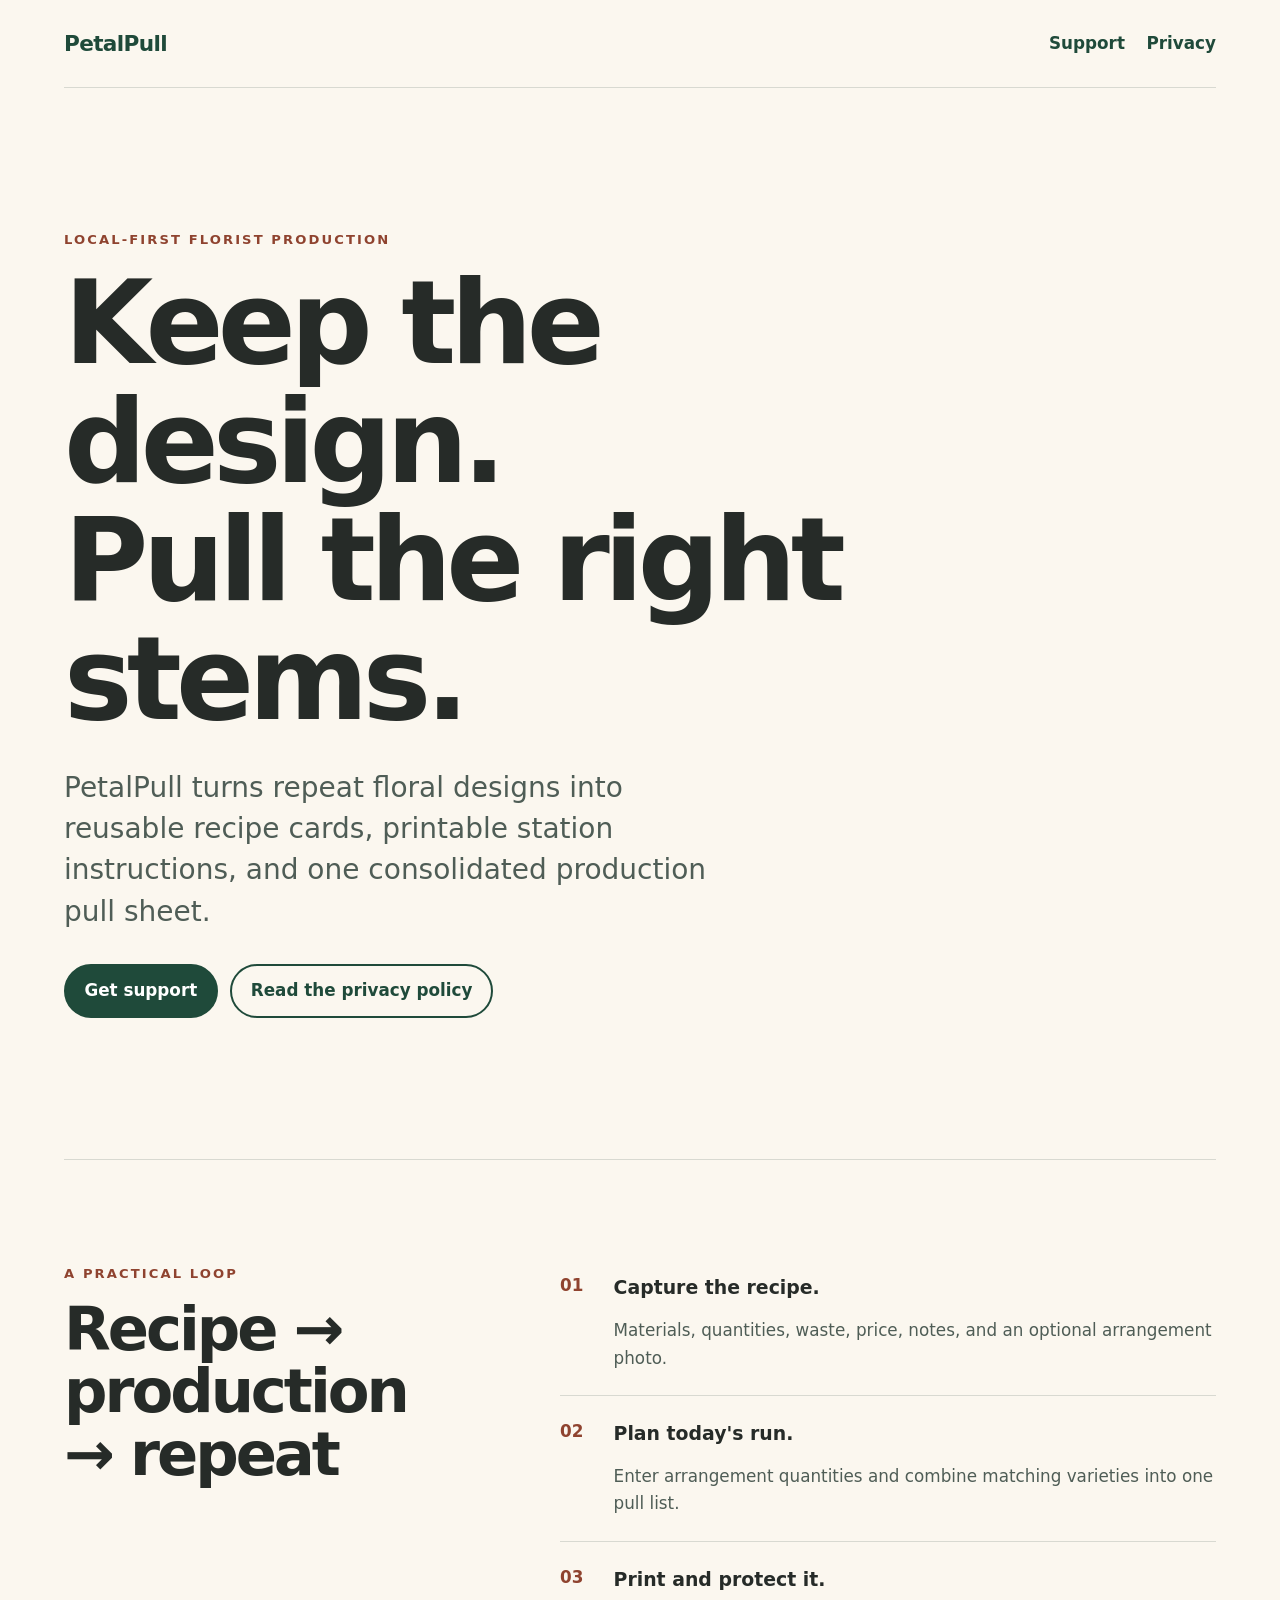
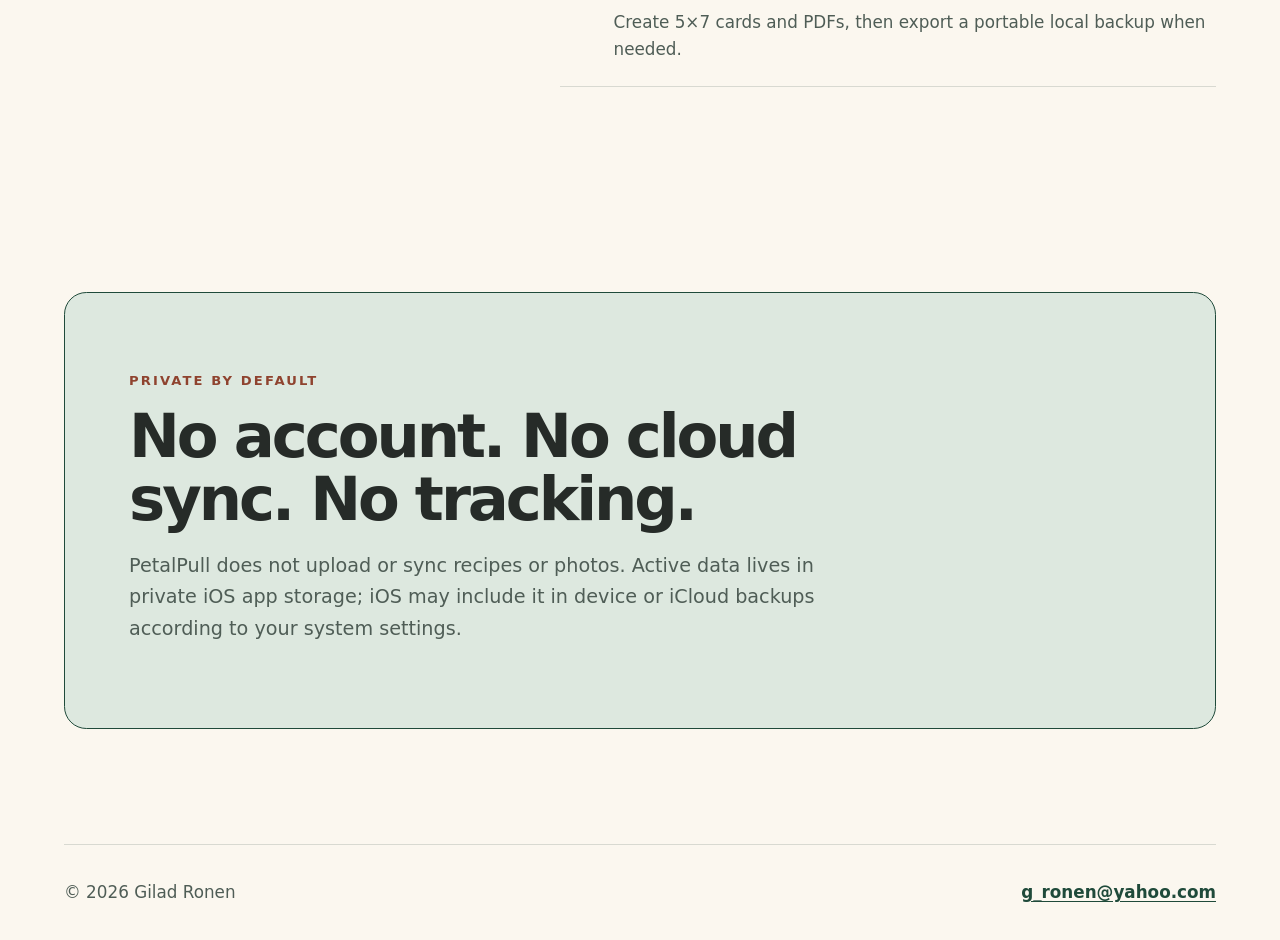
==== index.html @ db719e41 "feat: publish PetalPull support and privacy pages" ====
<!doctype html>
<html lang="en">
<head>
  <meta charset="utf-8">
  <meta name="viewport" content="width=device-width, initial-scale=1">
  <meta name="description" content="PetalPull support and privacy information for florists using reusable recipe cards and production pull sheets.">
  <title>PetalPull — Floral recipes made production-ready</title>
  <link rel="stylesheet" href="styles.css">
</head>
<body>
  <header class="site-header">
    <a class="brand" href="./" aria-label="PetalPull home">PetalPull</a>
    <nav aria-label="Support navigation">
      <a href="support.html">Support</a>
      <a href="privacy.html">Privacy</a>
    </nav>
  </header>

  <main>
    <section class="hero" aria-labelledby="hero-title">
      <p class="eyebrow">Local-first florist production</p>
      <h1 id="hero-title">Keep the design.<br>Pull the right stems.</h1>
      <p class="lead">PetalPull turns repeat floral designs into reusable recipe cards, printable station instructions, and one consolidated production pull sheet.</p>
      <div class="actions">
        <a class="button primary" href="support.html">Get support</a>
        <a class="button secondary" href="privacy.html">Read the privacy policy</a>
      </div>
    </section>

    <section class="workflow" aria-labelledby="workflow-title">
      <div>
        <p class="eyebrow">A practical loop</p>
        <h2 id="workflow-title">Recipe → production → repeat</h2>
      </div>
      <ol>
        <li><strong>Capture the recipe.</strong><span>Materials, quantities, waste, price, notes, and an optional arrangement photo.</span></li>
        <li><strong>Plan today's run.</strong><span>Enter arrangement quantities and combine matching varieties into one pull list.</span></li>
        <li><strong>Print and protect it.</strong><span>Create 5×7 cards and PDFs, then export a portable local backup when needed.</span></li>
      </ol>
    </section>

    <section class="privacy-note" aria-labelledby="private-title">
      <p class="eyebrow">Private by default</p>
      <h2 id="private-title">No account. No cloud sync. No tracking.</h2>
      <p>PetalPull does not upload or sync recipes or photos. Active data lives in private iOS app storage; iOS may include it in device or iCloud backups according to your system settings.</p>
    </section>
  </main>

  <footer>
    <span>© 2026 Gilad Ronen</span>
    <a href="mailto:g_ronen@yahoo.com">g_ronen@yahoo.com</a>
  </footer>
</body>
</html>
---- styles.css ----
:root {
  color-scheme: light;
  --ivory: #fbf7ef;
  --paper: #fffdf8;
  --forest: #1f4a3a;
  --forest-dark: #16372b;
  --charcoal: #262b28;
  --muted: #4f5d56;
  --terracotta: #8f432f;
  --sage: #dde8df;
  --border: #d8d9d1;
  --max: 72rem;
}

* { box-sizing: border-box; }

html { background: var(--ivory); }

body {
  margin: 0;
  color: var(--charcoal);
  background: var(--ivory);
  font-family: ui-rounded, "SF Pro Rounded", "Avenir Next", Avenir, system-ui, sans-serif;
  font-size: 1.05rem;
  line-height: 1.65;
}

a { color: var(--forest); text-underline-offset: 0.18em; }
a:hover { color: var(--terracotta); }
a:focus-visible { outline: 3px solid var(--terracotta); outline-offset: 4px; border-radius: 0.2rem; }

.site-header,
footer {
  width: min(calc(100% - 2.5rem), var(--max));
  margin-inline: auto;
  display: flex;
  align-items: center;
  justify-content: space-between;
  gap: 1.5rem;
}

.site-header { min-height: 5.5rem; border-bottom: 1px solid var(--border); }
.brand { color: var(--forest); font-size: 1.35rem; font-weight: 800; text-decoration: none; letter-spacing: -0.03em; }
nav { display: flex; gap: 1.35rem; }
nav a { font-weight: 700; text-decoration: none; }
nav a[aria-current="page"] { color: var(--terracotta); }

main { width: min(calc(100% - 2.5rem), var(--max)); margin-inline: auto; }

.hero { max-width: 58rem; padding: clamp(4rem, 10vw, 8rem) 0 clamp(5rem, 11vw, 9rem); }
.eyebrow { color: var(--terracotta); font-size: 0.82rem; font-weight: 800; letter-spacing: 0.16em; text-transform: uppercase; }
h1, h2 { color: var(--charcoal); line-height: 1.03; letter-spacing: -0.05em; text-wrap: balance; }
h1 { max-width: 13ch; margin: 0.25rem 0 1.5rem; font-size: clamp(3.2rem, 9vw, 7.2rem); }
h2 { margin: 0.25rem 0 1rem; font-size: clamp(2rem, 5vw, 3.8rem); }
.lead { max-width: 43rem; color: var(--muted); font-size: clamp(1.25rem, 2.6vw, 1.75rem); line-height: 1.48; text-wrap: pretty; }
.quiet { color: var(--muted); }

.actions { display: flex; flex-wrap: wrap; gap: 0.8rem; margin-top: 2rem; }
.button { min-height: 3rem; display: inline-flex; align-items: center; padding: 0.7rem 1.15rem; border: 2px solid var(--forest); border-radius: 999px; font-weight: 800; text-decoration: none; }
.button.primary { color: white; background: var(--forest); }
.button.primary:hover { background: var(--forest-dark); }
.button.secondary { background: transparent; }

.workflow { display: grid; grid-template-columns: minmax(15rem, 0.75fr) minmax(18rem, 1.25fr); gap: clamp(2rem, 8vw, 8rem); padding: clamp(3rem, 7vw, 6rem) 0; border-top: 1px solid var(--border); }
.workflow ol { margin: 0; padding: 0; list-style: none; counter-reset: workflow; }
.workflow li { counter-increment: workflow; display: grid; grid-template-columns: 2.5rem 1fr; gap: 0.85rem; padding: 1.4rem 0; border-bottom: 1px solid var(--border); }
.workflow li::before { content: "0" counter(workflow); color: var(--terracotta); font-weight: 800; }
.workflow strong, .workflow span { grid-column: 2; }
.workflow strong { font-size: 1.18rem; }
.workflow span { color: var(--muted); }

.privacy-note { margin: clamp(4rem, 9vw, 8rem) 0; padding: clamp(2rem, 5vw, 4.5rem); background: var(--sage); border: 1px solid var(--forest); border-radius: 1.4rem; }
.privacy-note h2 { max-width: 16ch; }
.privacy-note p:last-child { max-width: 45rem; color: var(--muted); font-size: 1.2rem; }

.document { max-width: 48rem; padding: clamp(3.5rem, 8vw, 7rem) 0; }
.document h1 { max-width: none; font-size: clamp(3rem, 7vw, 5.5rem); }
.document h2 { margin-top: 3.25rem; font-size: clamp(1.65rem, 3vw, 2.35rem); letter-spacing: -0.035em; }
.document p, .document li { text-wrap: pretty; }
.document ol { padding-left: 1.35rem; }
.document li { margin-bottom: 0.65rem; }

footer { min-height: 6rem; padding: 1.5rem 0; border-top: 1px solid var(--border); color: var(--muted); }
footer a { font-weight: 700; }

@media (max-width: 700px) {
  .site-header, footer { align-items: flex-start; padding-block: 1.2rem; }
  .site-header { min-height: auto; }
  .workflow { grid-template-columns: 1fr; gap: 1rem; }
  .hero { padding-top: 4rem; }
}

@media (prefers-reduced-motion: reduce) {
  *, *::before, *::after { scroll-behavior: auto !important; }
}
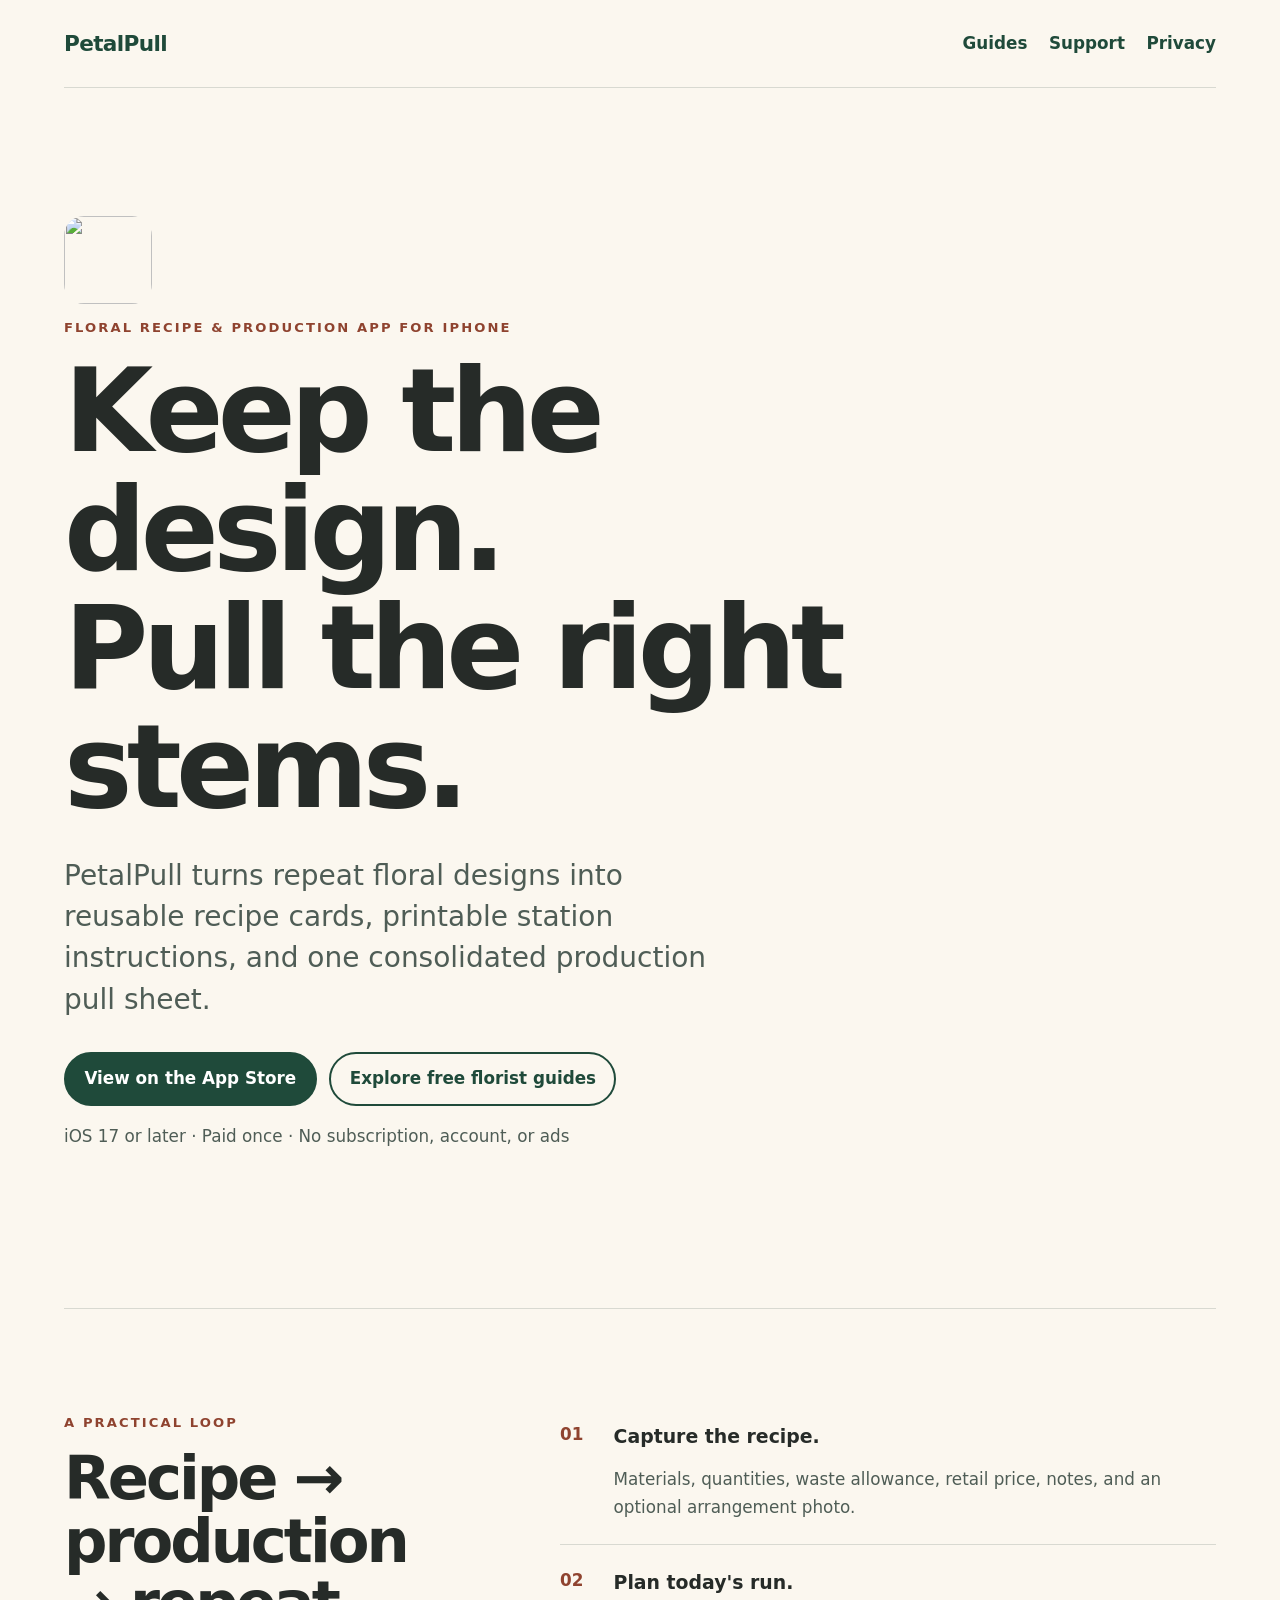
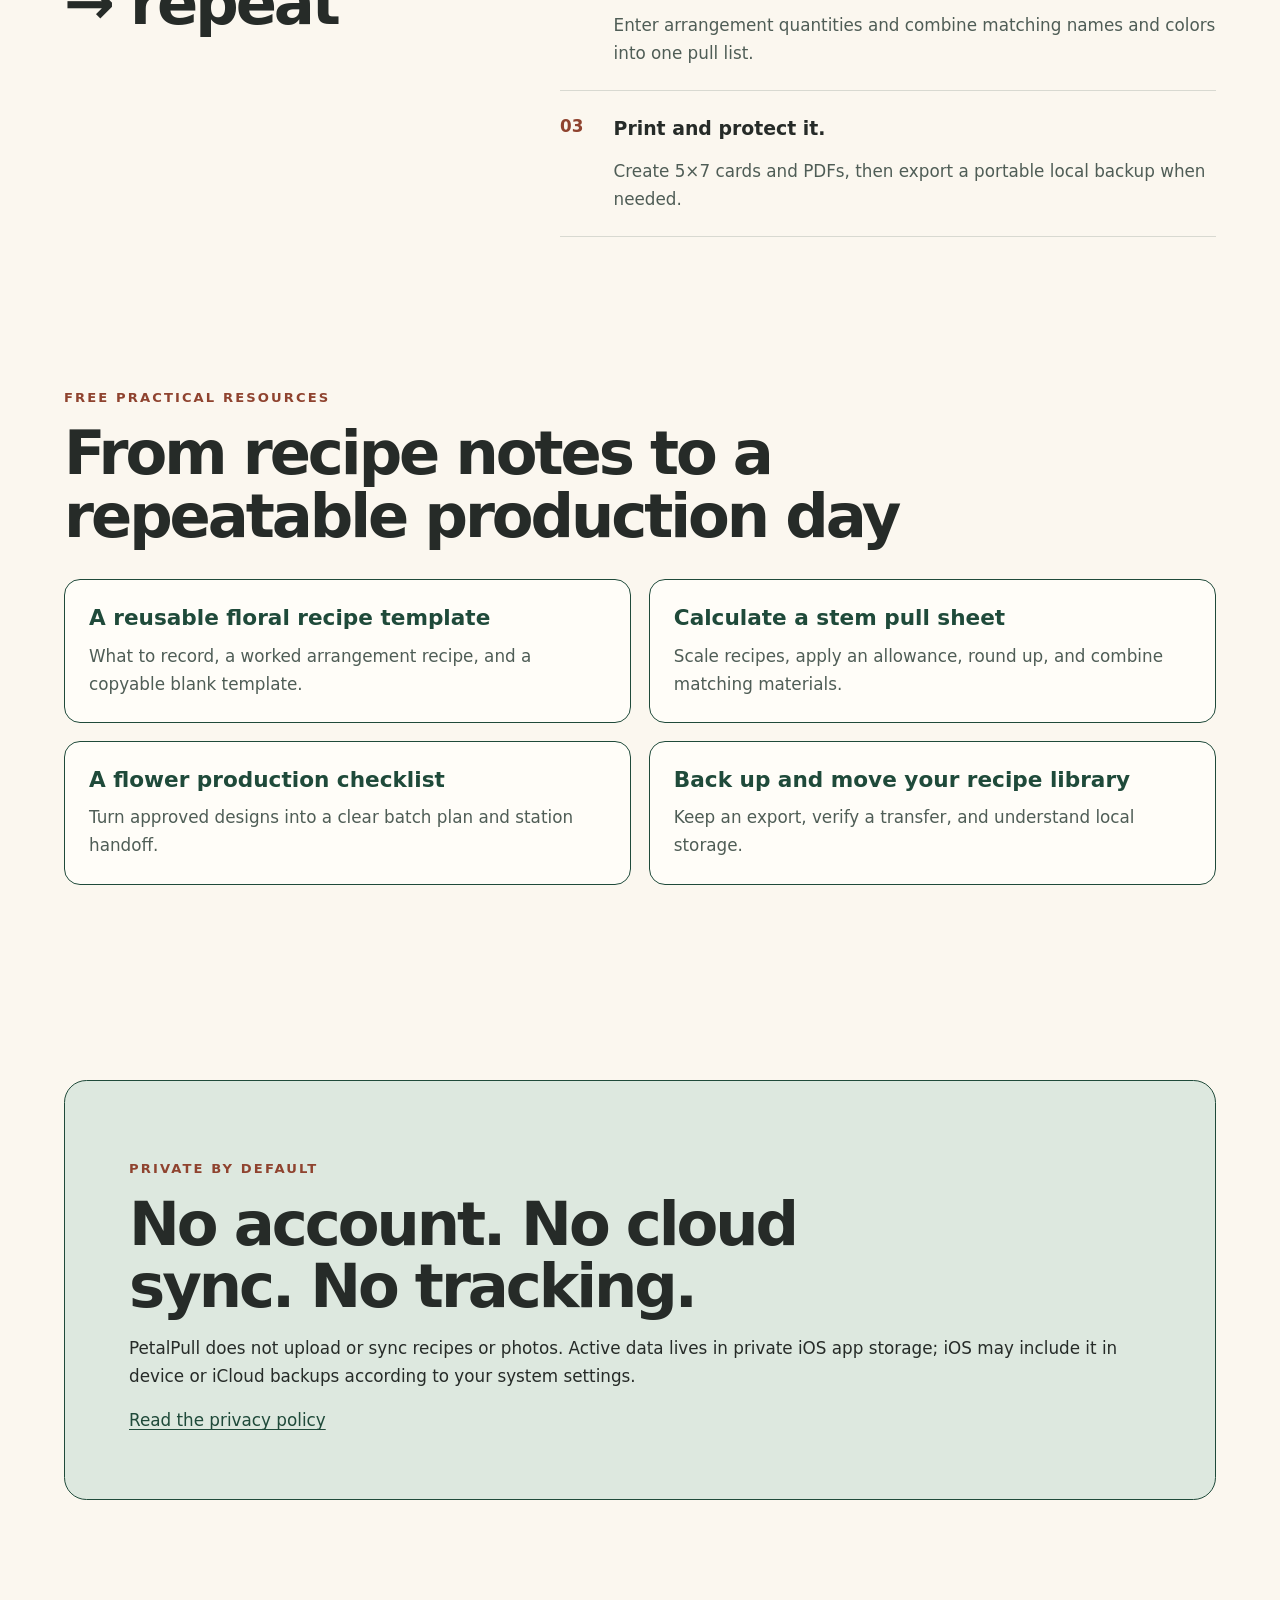
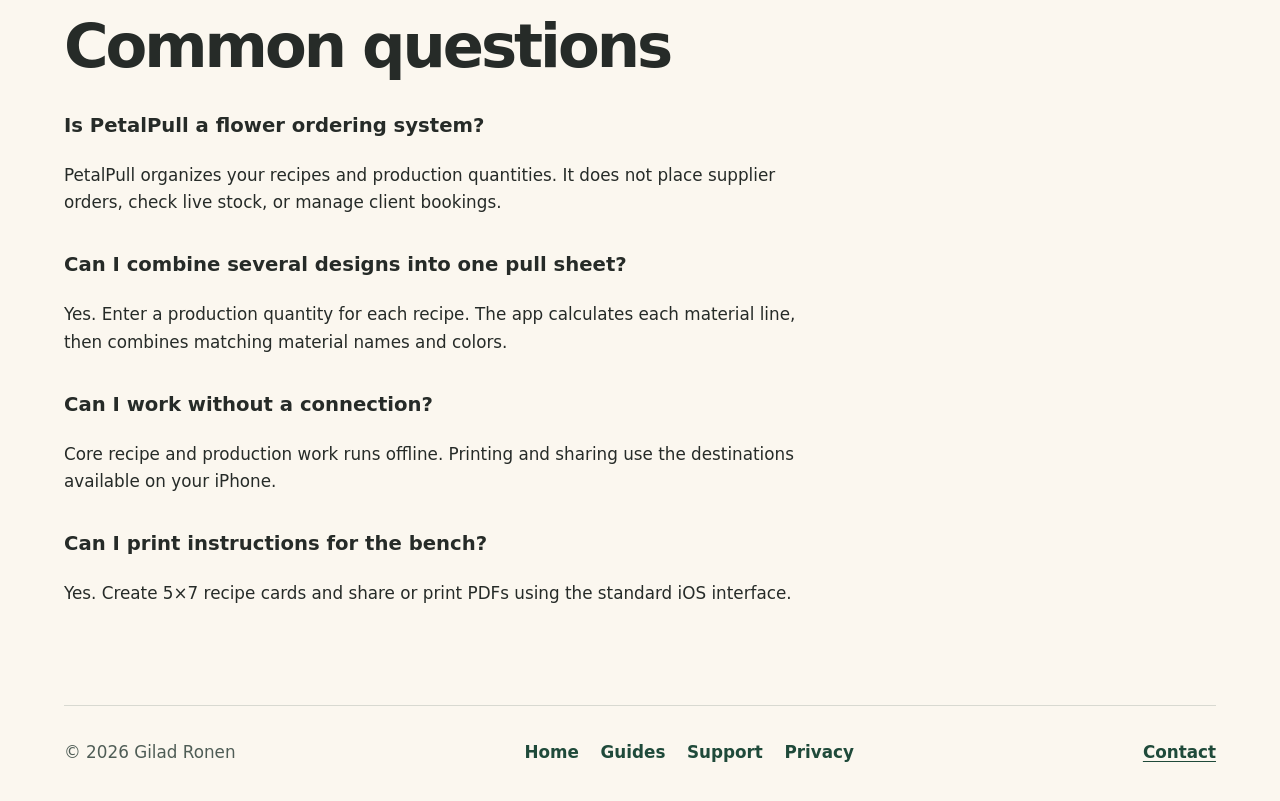
==== commit 61d782e3: "feat(site): add floral production guides and search metadata" ====
--- a/index.html
+++ b/index.html
@@ -1,54 +1,21 @@
 <!doctype html>
-<html lang="en">
-<head>
-  <meta charset="utf-8">
-  <meta name="viewport" content="width=device-width, initial-scale=1">
-  <meta name="description" content="PetalPull support and privacy information for florists using reusable recipe cards and production pull sheets.">
-  <title>PetalPull — Floral recipes made production-ready</title>
-  <link rel="stylesheet" href="styles.css">
-</head>
-<body>
-  <header class="site-header">
-    <a class="brand" href="./" aria-label="PetalPull home">PetalPull</a>
-    <nav aria-label="Support navigation">
-      <a href="support.html">Support</a>
-      <a href="privacy.html">Privacy</a>
-    </nav>
-  </header>
-
-  <main>
-    <section class="hero" aria-labelledby="hero-title">
-      <p class="eyebrow">Local-first florist production</p>
-      <h1 id="hero-title">Keep the design.<br>Pull the right stems.</h1>
-      <p class="lead">PetalPull turns repeat floral designs into reusable recipe cards, printable station instructions, and one consolidated production pull sheet.</p>
-      <div class="actions">
-        <a class="button primary" href="support.html">Get support</a>
-        <a class="button secondary" href="privacy.html">Read the privacy policy</a>
-      </div>
-    </section>
-
-    <section class="workflow" aria-labelledby="workflow-title">
-      <div>
-        <p class="eyebrow">A practical loop</p>
-        <h2 id="workflow-title">Recipe → production → repeat</h2>
-      </div>
-      <ol>
-        <li><strong>Capture the recipe.</strong><span>Materials, quantities, waste, price, notes, and an optional arrangement photo.</span></li>
-        <li><strong>Plan today's run.</strong><span>Enter arrangement quantities and combine matching varieties into one pull list.</span></li>
-        <li><strong>Print and protect it.</strong><span>Create 5×7 cards and PDFs, then export a portable local backup when needed.</span></li>
-      </ol>
-    </section>
-
-    <section class="privacy-note" aria-labelledby="private-title">
-      <p class="eyebrow">Private by default</p>
-      <h2 id="private-title">No account. No cloud sync. No tracking.</h2>
-      <p>PetalPull does not upload or sync recipes or photos. Active data lives in private iOS app storage; iOS may include it in device or iCloud backups according to your system settings.</p>
-    </section>
-  </main>
-
-  <footer>
-    <span>© 2026 Gilad Ronen</span>
-    <a href="mailto:g_ronen@yahoo.com">g_ronen@yahoo.com</a>
-  </footer>
-</body>
-</html>
+<html lang="en"><head>
+<meta charset="utf-8"><meta name="viewport" content="width=device-width, initial-scale=1">
+<title>PetalPull | Floral Recipe &amp; Stem Pull Sheet App for iPhone</title>
+<meta name="description" content="Save floral recipes, calculate consolidated stem pull sheets, and print 5×7 recipe cards with PetalPull for iPhone. Offline, no account or subscription.">
+<link rel="canonical" href="https://giladr1979.github.io/petalpull/">
+<meta name="robots" content="index,follow,max-image-preview:large">
+<meta name="author" content="Gilad Ronen">
+<meta name="theme-color" content="#1f4a3a">
+<meta property="og:type" content="website"><meta property="og:site_name" content="PetalPull">
+<meta property="og:title" content="PetalPull | Floral Recipe &amp; Stem Pull Sheet App for iPhone"><meta property="og:description" content="Save floral recipes, calculate consolidated stem pull sheets, and print 5×7 recipe cards with PetalPull for iPhone. Offline, no account or subscription."><meta property="og:url" content="https://giladr1979.github.io/petalpull/">
+<meta property="og:image" content="https://is1-ssl.mzstatic.com/image/thumb/Purple221/v4/0e/d2/46/0ed24621-86e0-fead-93cc-0369989cea73/AppIcon-0-0-1x_U007ephone-0-1-85-220.png/512x512bb.jpg"><meta property="og:image:alt" content="PetalPull app icon">
+<meta name="twitter:card" content="summary_large_image"><meta name="twitter:title" content="PetalPull | Floral Recipe &amp; Stem Pull Sheet App for iPhone"><meta name="twitter:description" content="Save floral recipes, calculate consolidated stem pull sheets, and print 5×7 recipe cards with PetalPull for iPhone. Offline, no account or subscription.">
+<meta name="apple-itunes-app" content="app-id=6790680340">
+<link rel="icon" href="favicon.svg" type="image/svg+xml"><link rel="stylesheet" href="styles.css">
+<script type="application/ld+json">{"@context":"https://schema.org","@graph":[{"@type":"WebSite","@id":"https://giladr1979.github.io/petalpull/#website","url":"https://giladr1979.github.io/petalpull/","name":"PetalPull","inLanguage":"en"},{"@type":"WebPage","@id":"https://giladr1979.github.io/petalpull/#page","url":"https://giladr1979.github.io/petalpull/","name":"PetalPull | Floral Recipe & Stem Pull Sheet App for iPhone","description":"Save floral recipes, calculate consolidated stem pull sheets, and print 5\u00d77 recipe cards with PetalPull for iPhone. Offline, no account or subscription.","isPartOf":{"@id":"https://giladr1979.github.io/petalpull/#website"},"inLanguage":"en","dateModified":"2026-10-20","author":{"@type":"Person","name":"Gilad Ronen"}},{"@type":"SoftwareApplication","@id":"https://giladr1979.github.io/petalpull/#app","name":"PetalPull","applicationCategory":"BusinessApplication","operatingSystem":"iOS 17.0 or later","url":"https://giladr1979.github.io/petalpull/","downloadUrl":"https://apps.apple.com/app/petalpull/id6790680340","description":"Floral recipe cards, printable 5\u00d77 station instructions, and consolidated stem pull sheets for iPhone.","author":{"@type":"Person","name":"Gilad Ronen"},"image":"https://is1-ssl.mzstatic.com/image/thumb/Purple221/v4/0e/d2/46/0ed24621-86e0-fead-93cc-0369989cea73/AppIcon-0-0-1x_U007ephone-0-1-85-220.png/512x512bb.jpg"}]}</script>
+<meta name="google-site-verification" content="F5Sdmsm7UvyeLJ_fXqEmeBqlbJ0hNNnhtqgZ2QPtwdA">
+</head><body>
+<a class="skip-link" href="#main">Skip to content</a>
+<header class="site-header"><a class="brand" href="./" aria-label="PetalPull home">PetalPull</a><nav aria-label="Main navigation"><a href="guides.html">Guides</a><a href="support.html">Support</a><a href="privacy.html">Privacy</a></nav></header>
+<main id="main"><section class="hero" aria-labelledby="hero-title"><img src="https://is1-ssl.mzstatic.com/image/thumb/Purple221/v4/0e/d2/46/0ed24621-86e0-fead-93cc-0369989cea73/AppIcon-0-0-1x_U007ephone-0-1-85-220.png/512x512bb.jpg" width="88" height="88" alt="" class="app-icon" fetchpriority="high"><p class="eyebrow">Floral recipe & production app for iPhone</p><h1 id="hero-title">Keep the design.<br>Pull the right stems.</h1><p class="lead">PetalPull turns repeat floral designs into reusable recipe cards, printable station instructions, and one consolidated production pull sheet.</p><div class="actions"><a class="button primary" href="https://apps.apple.com/app/petalpull/id6790680340">View on the App Store</a><a class="button secondary" href="guides.html">Explore free florist guides</a></div><p class="quiet">iOS 17 or later · Paid once · No subscription, account, or ads</p></section><section class="workflow" aria-labelledby="workflow-title"><div><p class="eyebrow">A practical loop</p><h2 id="workflow-title">Recipe → production → repeat</h2></div><ol><li><strong>Capture the recipe.</strong><span>Materials, quantities, waste allowance, retail price, notes, and an optional arrangement photo.</span></li><li><strong>Plan today's run.</strong><span>Enter arrangement quantities and combine matching names and colors into one pull list.</span></li><li><strong>Print and protect it.</strong><span>Create 5×7 cards and PDFs, then export a portable local backup when needed.</span></li></ol></section><section class="guides-section" aria-labelledby="guides-title"><p class="eyebrow">Free practical resources</p><h2 id="guides-title">From recipe notes to a repeatable production day</h2><div class="guide-grid"><a class="guide-card" href="floral-recipe-template.html"><h3>A reusable floral recipe template</h3><p>What to record, a worked arrangement recipe, and a copyable blank template.</p></a><a class="guide-card" href="stem-pull-sheet.html"><h3>Calculate a stem pull sheet</h3><p>Scale recipes, apply an allowance, round up, and combine matching materials.</p></a><a class="guide-card" href="flower-production-checklist.html"><h3>A flower production checklist</h3><p>Turn approved designs into a clear batch plan and station handoff.</p></a><a class="guide-card" href="backup-floral-recipes.html"><h3>Back up and move your recipe library</h3><p>Keep an export, verify a transfer, and understand local storage.</p></a></div></section><section class="privacy-note" aria-labelledby="private-title"><p class="eyebrow">Private by default</p><h2 id="private-title">No account. No cloud sync. No tracking.</h2><p>PetalPull does not upload or sync recipes or photos. Active data lives in private iOS app storage; iOS may include it in device or iCloud backups according to your system settings.</p><a href="privacy.html">Read the privacy policy</a></section><section class="faq"><h2>Common questions</h2><h3>Is PetalPull a flower ordering system?</h3><p>PetalPull organizes your recipes and production quantities. It does not place supplier orders, check live stock, or manage client bookings.</p><h3>Can I combine several designs into one pull sheet?</h3><p>Yes. Enter a production quantity for each recipe. The app calculates each material line, then combines matching material names and colors.</p><h3>Can I work without a connection?</h3><p>Core recipe and production work runs offline. Printing and sharing use the destinations available on your iPhone.</p><h3>Can I print instructions for the bench?</h3><p>Yes. Create 5×7 recipe cards and share or print PDFs using the standard iOS interface.</p></section></main><footer><span>© 2026 Gilad Ronen</span><nav aria-label="Footer navigation"><a href="./">Home</a><a href="guides.html">Guides</a><a href="support.html">Support</a><a href="privacy.html">Privacy</a></nav><a href="mailto:g_ronen@yahoo.com">Contact</a></footer></body></html>
--- a/styles.css
+++ b/styles.css
@@ -93,3 +93,40 @@
 @media (prefers-reduced-motion: reduce) {
   *, *::before, *::after { scroll-behavior: auto !important; }
 }
+
+/* Search landing pages and practical guides */
+.skip-link { position:absolute; top:0; left:1rem; z-index:5; transform:translateY(-130%); background:#fff; padding:0.75rem 1rem; font-weight:700; }
+.skip-link:focus { transform:translateY(0); }
+nav { flex-wrap:wrap; }
+nav a { display:inline-flex; align-items:center; min-height:44px; }
+.site-header { flex-wrap:wrap; padding-block:0.75rem; }
+.guides-section { padding-block:3rem 5rem; }
+.guides-section h1 { max-width:18ch; font-size:clamp(2.8rem,7vw,5.5rem); }
+.guide-grid { display:grid; grid-template-columns:repeat(2,minmax(0,1fr)); gap:1.1rem; margin-top:2rem; }
+.guide-card { padding:1.5rem; border:1px solid var(--forest); border-radius:1rem; text-decoration:none; background:var(--paper); }
+.guide-card h3 { margin:0 0 0.65rem; font-size:1.35rem; line-height:1.3; }
+.guide-card p { color:var(--muted); margin:0; }
+.faq { padding-bottom:5rem; max-width:48rem; }
+.faq h3 { margin-top:2rem; }
+.document h1 { overflow-wrap:anywhere; }
+.breadcrumb { font-size:0.95rem; }
+.table-wrap { overflow-x:auto; }
+table { width:100%; border-collapse:collapse; margin-block:1.25rem; }
+caption { text-align:left; font-weight:700; padding-bottom:0.6rem; }
+th,td { text-align:left; padding:0.75rem; border:1px solid var(--border); }
+th { background:var(--sage); }
+.template,.formula { padding:1.25rem; background:var(--paper); border:1px solid var(--border); border-radius:0.6rem; white-space:pre-wrap; overflow-wrap:anywhere; }
+.template { font-size:0.95rem; }
+.document .privacy-note { margin-block:3rem 0; padding:1.5rem; }
+.document .privacy-note h2 { margin-top:0; }
+.calculator { display:grid; gap:1rem; padding:1.5rem; background:var(--sage); border:1px solid var(--forest); border-radius:0.8rem; }
+.calculator label { display:grid; gap:0.3rem; font-weight:700; }
+input { width:100%; max-width:20rem; min-height:44px; font:inherit; padding:0.55rem 0.7rem; color:var(--charcoal); background:var(--paper); border:1px solid var(--forest); border-radius:0.3rem; }
+input:focus-visible,button:focus-visible { outline:3px solid var(--terracotta); outline-offset:3px; }
+button { font:inherit; cursor:pointer; justify-self:start; }
+output { display:block; font-weight:700; min-height:3rem; }
+footer { flex-wrap:wrap; }
+@media (max-width:700px) { .guide-grid { grid-template-columns:1fr; } .site-header { gap:0.5rem; } nav { gap:0.8rem; } footer { gap:0.75rem; } .document { padding-top:2rem; } }
+@media print { .site-header,.skip-link,footer,.actions,.privacy-note,.calculator { display:none; } body { background:white; color:black; } main { width:100%; } .document { max-width:none; padding:0; } h1 { font-size:2rem!important; } h2 { font-size:1.4rem!important; } .guide-grid { display:block; } }
+
+.app-icon { display:block; border-radius:20px; }
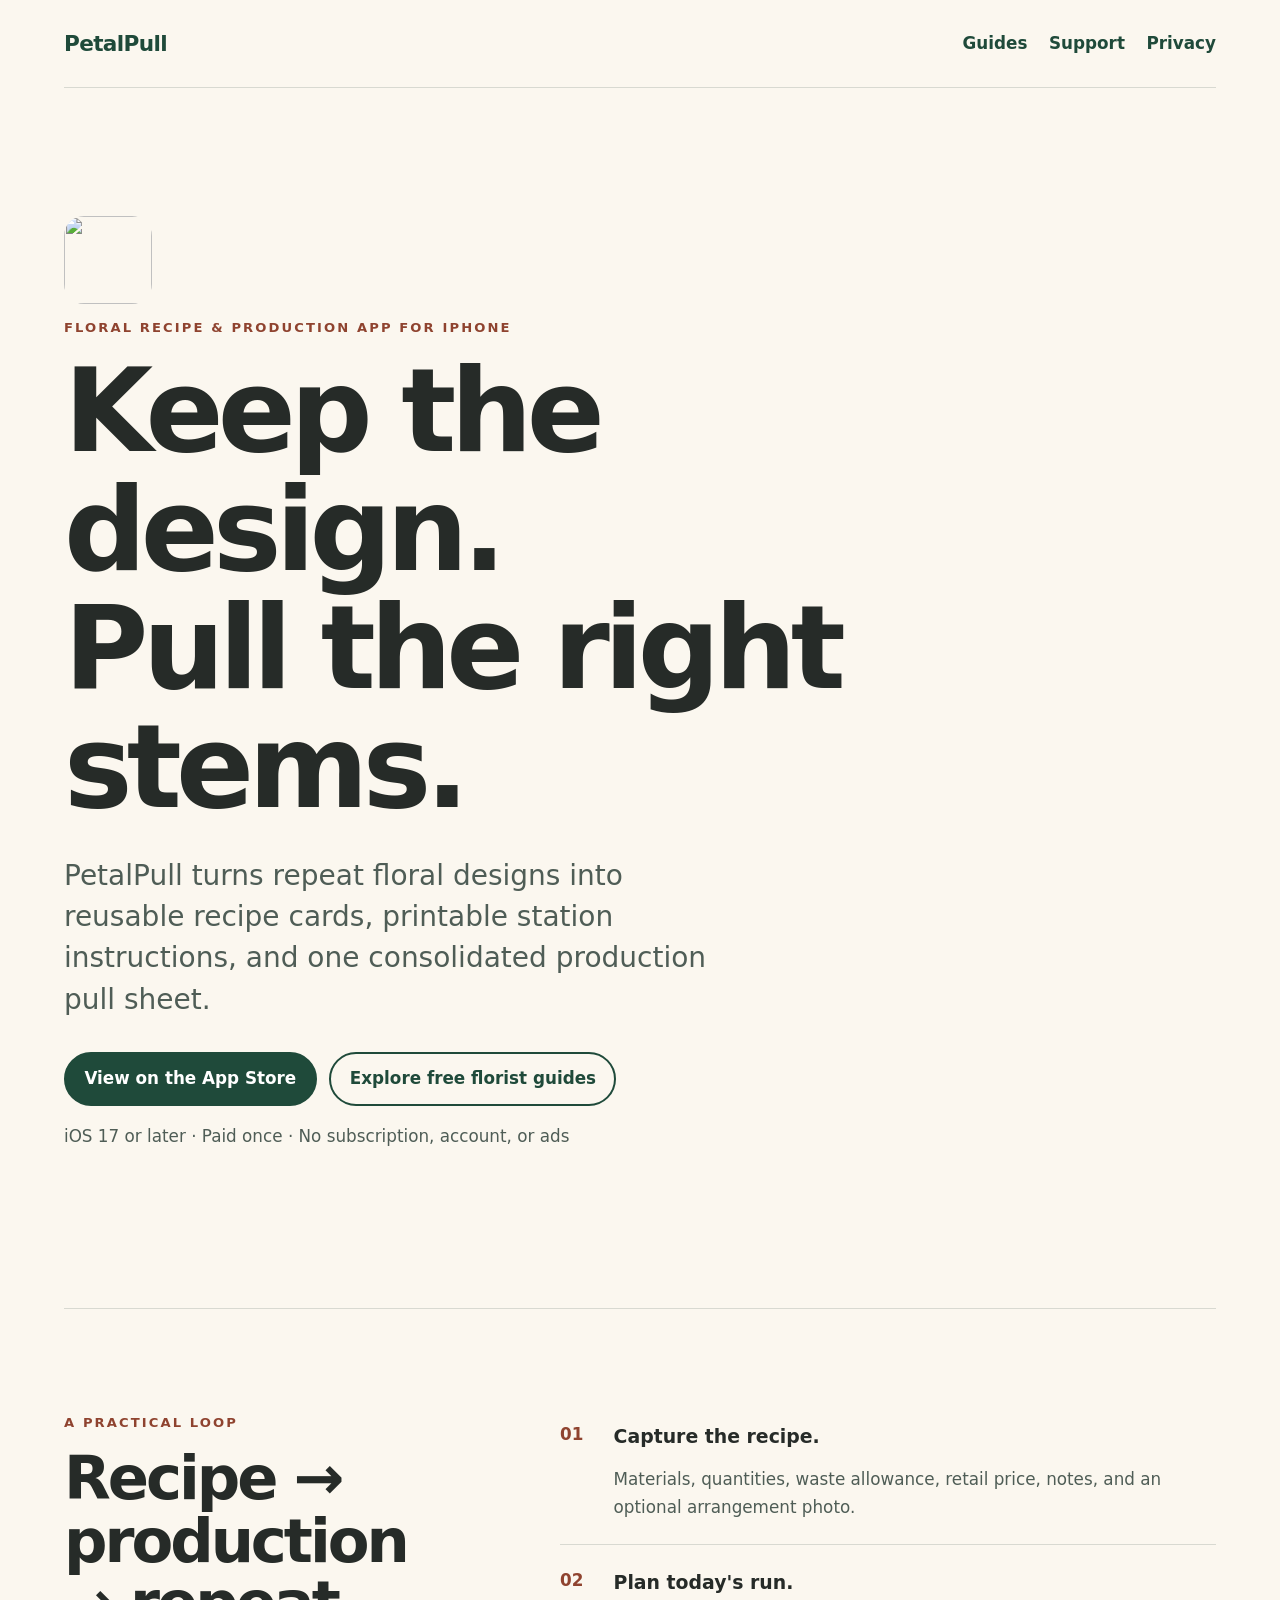
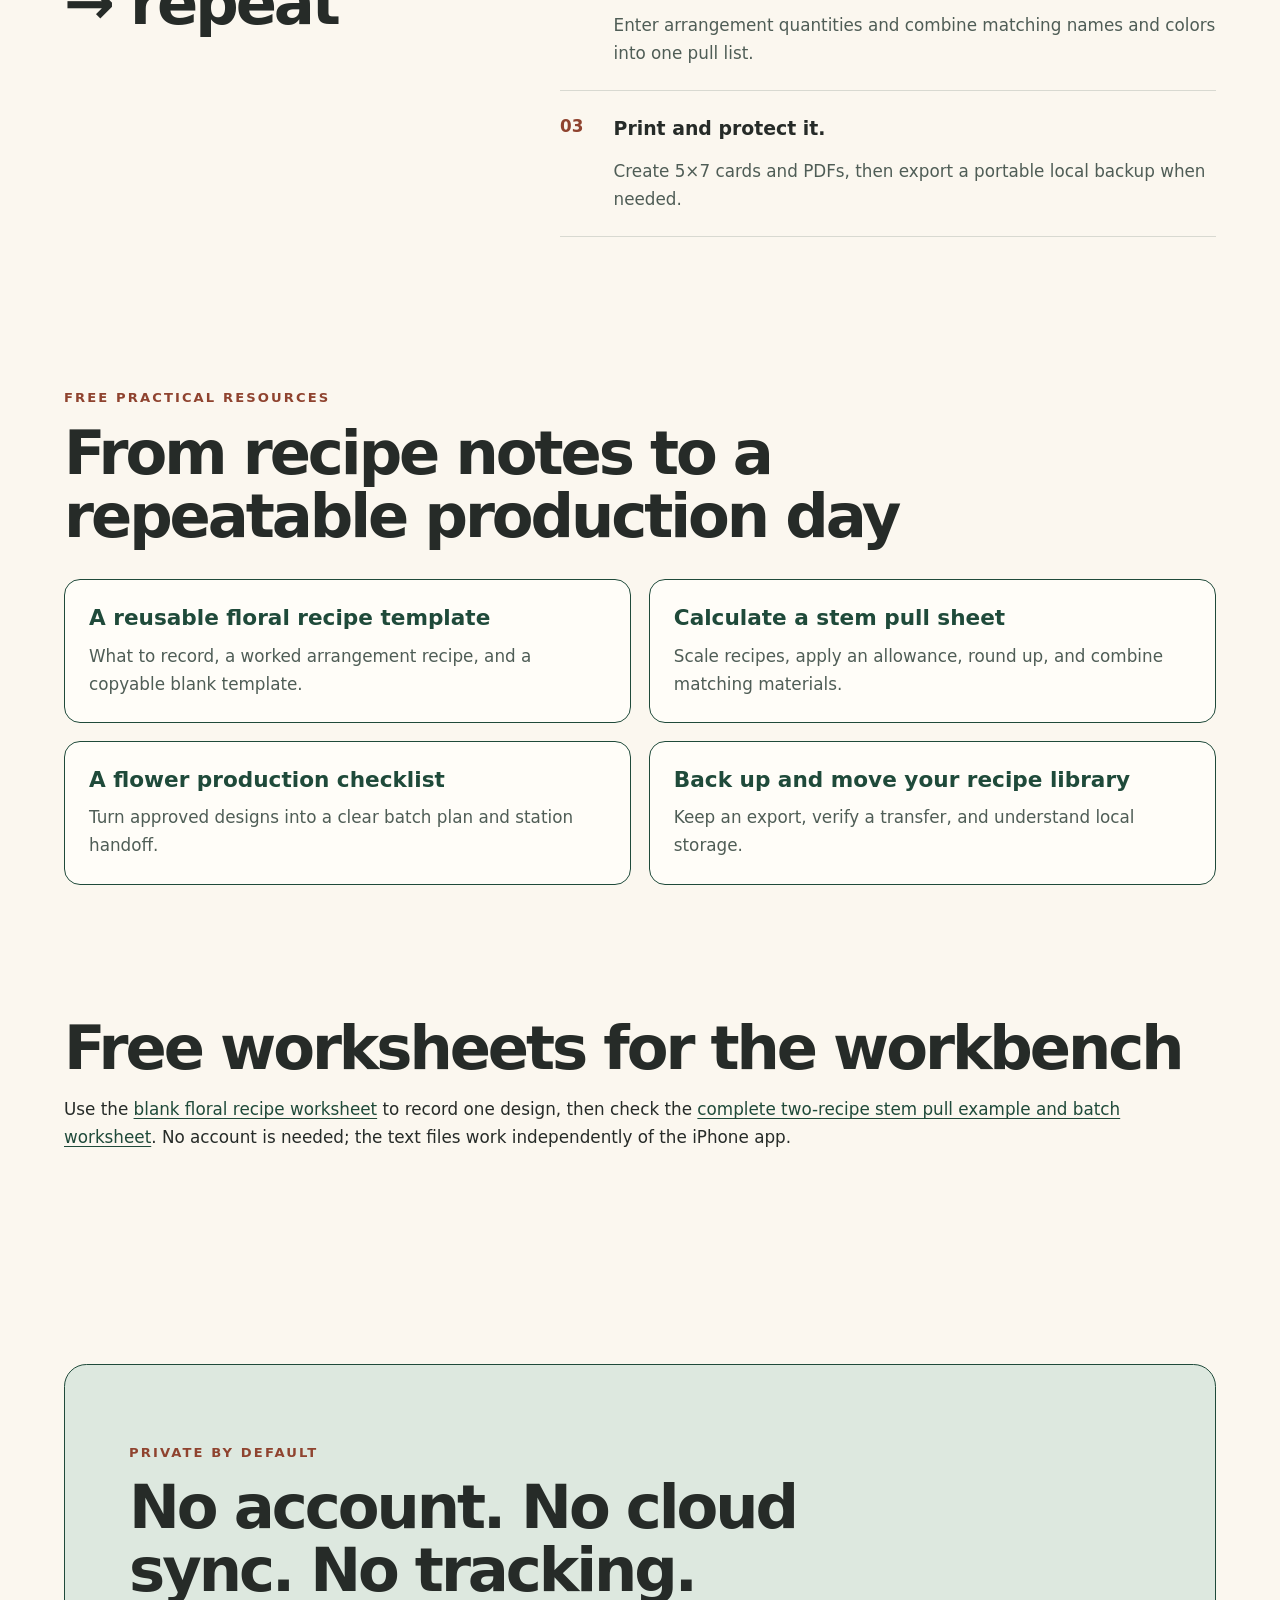
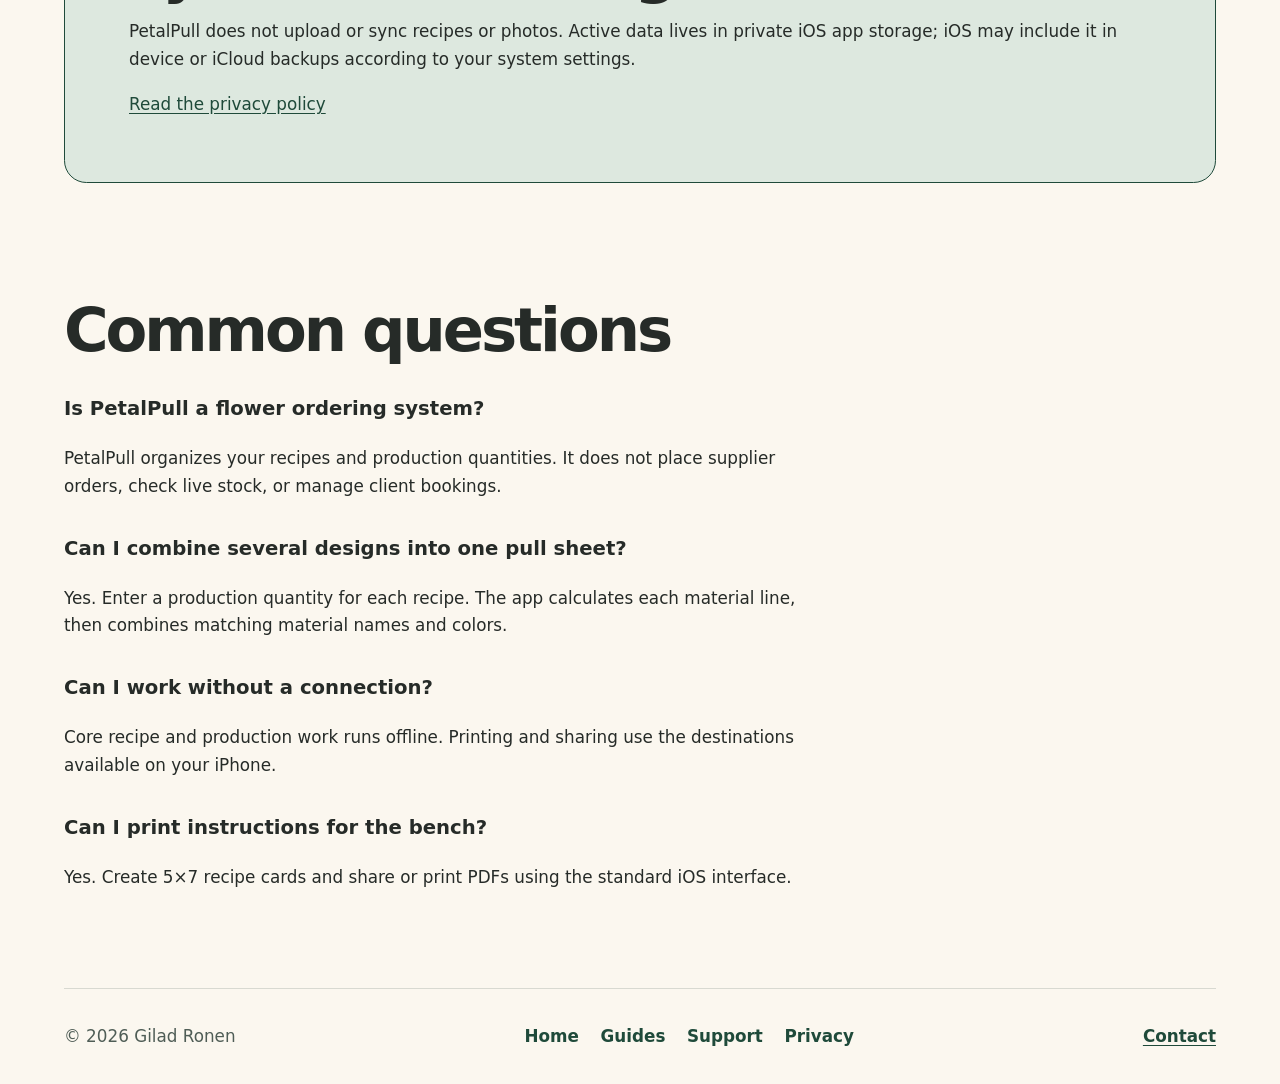
==== commit 1e7954ac: "feat(guides): add floral recipe and batch pull worksheets" ====
--- a/index.html
+++ b/index.html
@@ -13,9 +13,9 @@
 <meta name="twitter:card" content="summary_large_image"><meta name="twitter:title" content="PetalPull | Floral Recipe &amp; Stem Pull Sheet App for iPhone"><meta name="twitter:description" content="Save floral recipes, calculate consolidated stem pull sheets, and print 5×7 recipe cards with PetalPull for iPhone. Offline, no account or subscription.">
 <meta name="apple-itunes-app" content="app-id=6790680340">
 <link rel="icon" href="favicon.svg" type="image/svg+xml"><link rel="stylesheet" href="styles.css">
-<script type="application/ld+json">{"@context":"https://schema.org","@graph":[{"@type":"WebSite","@id":"https://giladr1979.github.io/petalpull/#website","url":"https://giladr1979.github.io/petalpull/","name":"PetalPull","inLanguage":"en"},{"@type":"WebPage","@id":"https://giladr1979.github.io/petalpull/#page","url":"https://giladr1979.github.io/petalpull/","name":"PetalPull | Floral Recipe & Stem Pull Sheet App for iPhone","description":"Save floral recipes, calculate consolidated stem pull sheets, and print 5\u00d77 recipe cards with PetalPull for iPhone. Offline, no account or subscription.","isPartOf":{"@id":"https://giladr1979.github.io/petalpull/#website"},"inLanguage":"en","dateModified":"2026-10-20","author":{"@type":"Person","name":"Gilad Ronen"}},{"@type":"SoftwareApplication","@id":"https://giladr1979.github.io/petalpull/#app","name":"PetalPull","applicationCategory":"BusinessApplication","operatingSystem":"iOS 17.0 or later","url":"https://giladr1979.github.io/petalpull/","downloadUrl":"https://apps.apple.com/app/petalpull/id6790680340","description":"Floral recipe cards, printable 5\u00d77 station instructions, and consolidated stem pull sheets for iPhone.","author":{"@type":"Person","name":"Gilad Ronen"},"image":"https://is1-ssl.mzstatic.com/image/thumb/Purple221/v4/0e/d2/46/0ed24621-86e0-fead-93cc-0369989cea73/AppIcon-0-0-1x_U007ephone-0-1-85-220.png/512x512bb.jpg"}]}</script>
+<script type="application/ld+json">{"@context":"https://schema.org","@graph":[{"@type":"WebSite","@id":"https://giladr1979.github.io/petalpull/#website","url":"https://giladr1979.github.io/petalpull/","name":"PetalPull","inLanguage":"en"},{"@type":"WebPage","@id":"https://giladr1979.github.io/petalpull/#page","url":"https://giladr1979.github.io/petalpull/","name":"PetalPull | Floral Recipe & Stem Pull Sheet App for iPhone","description":"Save floral recipes, calculate consolidated stem pull sheets, and print 5\u00d77 recipe cards with PetalPull for iPhone. Offline, no account or subscription.","isPartOf":{"@id":"https://giladr1979.github.io/petalpull/#website"},"inLanguage":"en","dateModified":"2026-10-23","author":{"@type":"Person","name":"Gilad Ronen"}},{"@type":"SoftwareApplication","@id":"https://giladr1979.github.io/petalpull/#app","name":"PetalPull","applicationCategory":"BusinessApplication","operatingSystem":"iOS 17.0 or later","url":"https://giladr1979.github.io/petalpull/","downloadUrl":"https://apps.apple.com/app/petalpull/id6790680340","description":"Floral recipe cards, printable 5\u00d77 station instructions, and consolidated stem pull sheets for iPhone.","author":{"@type":"Person","name":"Gilad Ronen"},"image":"https://is1-ssl.mzstatic.com/image/thumb/Purple221/v4/0e/d2/46/0ed24621-86e0-fead-93cc-0369989cea73/AppIcon-0-0-1x_U007ephone-0-1-85-220.png/512x512bb.jpg"}]}</script>
 <meta name="google-site-verification" content="F5Sdmsm7UvyeLJ_fXqEmeBqlbJ0hNNnhtqgZ2QPtwdA">
 </head><body>
 <a class="skip-link" href="#main">Skip to content</a>
 <header class="site-header"><a class="brand" href="./" aria-label="PetalPull home">PetalPull</a><nav aria-label="Main navigation"><a href="guides.html">Guides</a><a href="support.html">Support</a><a href="privacy.html">Privacy</a></nav></header>
-<main id="main"><section class="hero" aria-labelledby="hero-title"><img src="https://is1-ssl.mzstatic.com/image/thumb/Purple221/v4/0e/d2/46/0ed24621-86e0-fead-93cc-0369989cea73/AppIcon-0-0-1x_U007ephone-0-1-85-220.png/512x512bb.jpg" width="88" height="88" alt="" class="app-icon" fetchpriority="high"><p class="eyebrow">Floral recipe & production app for iPhone</p><h1 id="hero-title">Keep the design.<br>Pull the right stems.</h1><p class="lead">PetalPull turns repeat floral designs into reusable recipe cards, printable station instructions, and one consolidated production pull sheet.</p><div class="actions"><a class="button primary" href="https://apps.apple.com/app/petalpull/id6790680340">View on the App Store</a><a class="button secondary" href="guides.html">Explore free florist guides</a></div><p class="quiet">iOS 17 or later · Paid once · No subscription, account, or ads</p></section><section class="workflow" aria-labelledby="workflow-title"><div><p class="eyebrow">A practical loop</p><h2 id="workflow-title">Recipe → production → repeat</h2></div><ol><li><strong>Capture the recipe.</strong><span>Materials, quantities, waste allowance, retail price, notes, and an optional arrangement photo.</span></li><li><strong>Plan today's run.</strong><span>Enter arrangement quantities and combine matching names and colors into one pull list.</span></li><li><strong>Print and protect it.</strong><span>Create 5×7 cards and PDFs, then export a portable local backup when needed.</span></li></ol></section><section class="guides-section" aria-labelledby="guides-title"><p class="eyebrow">Free practical resources</p><h2 id="guides-title">From recipe notes to a repeatable production day</h2><div class="guide-grid"><a class="guide-card" href="floral-recipe-template.html"><h3>A reusable floral recipe template</h3><p>What to record, a worked arrangement recipe, and a copyable blank template.</p></a><a class="guide-card" href="stem-pull-sheet.html"><h3>Calculate a stem pull sheet</h3><p>Scale recipes, apply an allowance, round up, and combine matching materials.</p></a><a class="guide-card" href="flower-production-checklist.html"><h3>A flower production checklist</h3><p>Turn approved designs into a clear batch plan and station handoff.</p></a><a class="guide-card" href="backup-floral-recipes.html"><h3>Back up and move your recipe library</h3><p>Keep an export, verify a transfer, and understand local storage.</p></a></div></section><section class="privacy-note" aria-labelledby="private-title"><p class="eyebrow">Private by default</p><h2 id="private-title">No account. No cloud sync. No tracking.</h2><p>PetalPull does not upload or sync recipes or photos. Active data lives in private iOS app storage; iOS may include it in device or iCloud backups according to your system settings.</p><a href="privacy.html">Read the privacy policy</a></section><section class="faq"><h2>Common questions</h2><h3>Is PetalPull a flower ordering system?</h3><p>PetalPull organizes your recipes and production quantities. It does not place supplier orders, check live stock, or manage client bookings.</p><h3>Can I combine several designs into one pull sheet?</h3><p>Yes. Enter a production quantity for each recipe. The app calculates each material line, then combines matching material names and colors.</p><h3>Can I work without a connection?</h3><p>Core recipe and production work runs offline. Printing and sharing use the destinations available on your iPhone.</p><h3>Can I print instructions for the bench?</h3><p>Yes. Create 5×7 recipe cards and share or print PDFs using the standard iOS interface.</p></section></main><footer><span>© 2026 Gilad Ronen</span><nav aria-label="Footer navigation"><a href="./">Home</a><a href="guides.html">Guides</a><a href="support.html">Support</a><a href="privacy.html">Privacy</a></nav><a href="mailto:g_ronen@yahoo.com">Contact</a></footer></body></html>+<main id="main"><section class="hero" aria-labelledby="hero-title"><img src="https://is1-ssl.mzstatic.com/image/thumb/Purple221/v4/0e/d2/46/0ed24621-86e0-fead-93cc-0369989cea73/AppIcon-0-0-1x_U007ephone-0-1-85-220.png/512x512bb.jpg" width="88" height="88" alt="" class="app-icon" fetchpriority="high"><p class="eyebrow">Floral recipe & production app for iPhone</p><h1 id="hero-title">Keep the design.<br>Pull the right stems.</h1><p class="lead">PetalPull turns repeat floral designs into reusable recipe cards, printable station instructions, and one consolidated production pull sheet.</p><div class="actions"><a class="button primary" href="https://apps.apple.com/app/petalpull/id6790680340">View on the App Store</a><a class="button secondary" href="guides.html">Explore free florist guides</a></div><p class="quiet">iOS 17 or later · Paid once · No subscription, account, or ads</p></section><section class="workflow" aria-labelledby="workflow-title"><div><p class="eyebrow">A practical loop</p><h2 id="workflow-title">Recipe → production → repeat</h2></div><ol><li><strong>Capture the recipe.</strong><span>Materials, quantities, waste allowance, retail price, notes, and an optional arrangement photo.</span></li><li><strong>Plan today's run.</strong><span>Enter arrangement quantities and combine matching names and colors into one pull list.</span></li><li><strong>Print and protect it.</strong><span>Create 5×7 cards and PDFs, then export a portable local backup when needed.</span></li></ol></section><section class="guides-section" aria-labelledby="guides-title"><p class="eyebrow">Free practical resources</p><h2 id="guides-title">From recipe notes to a repeatable production day</h2><div class="guide-grid"><a class="guide-card" href="floral-recipe-template.html"><h3>A reusable floral recipe template</h3><p>What to record, a worked arrangement recipe, and a copyable blank template.</p></a><a class="guide-card" href="stem-pull-sheet.html"><h3>Calculate a stem pull sheet</h3><p>Scale recipes, apply an allowance, round up, and combine matching materials.</p></a><a class="guide-card" href="flower-production-checklist.html"><h3>A flower production checklist</h3><p>Turn approved designs into a clear batch plan and station handoff.</p></a><a class="guide-card" href="backup-floral-recipes.html"><h3>Back up and move your recipe library</h3><p>Keep an export, verify a transfer, and understand local storage.</p></a></div></section><section class="guides-section"><h2>Free worksheets for the workbench</h2><p>Use the <a href="floral-recipe-template.html#recipe-worksheet">blank floral recipe worksheet</a> to record one design, then check the <a href="stem-pull-sheet.html#batch-example">complete two-recipe stem pull example and batch worksheet</a>. No account is needed; the text files work independently of the iPhone app.</p></section><section class="privacy-note" aria-labelledby="private-title"><p class="eyebrow">Private by default</p><h2 id="private-title">No account. No cloud sync. No tracking.</h2><p>PetalPull does not upload or sync recipes or photos. Active data lives in private iOS app storage; iOS may include it in device or iCloud backups according to your system settings.</p><a href="privacy.html">Read the privacy policy</a></section><section class="faq"><h2>Common questions</h2><h3>Is PetalPull a flower ordering system?</h3><p>PetalPull organizes your recipes and production quantities. It does not place supplier orders, check live stock, or manage client bookings.</p><h3>Can I combine several designs into one pull sheet?</h3><p>Yes. Enter a production quantity for each recipe. The app calculates each material line, then combines matching material names and colors.</p><h3>Can I work without a connection?</h3><p>Core recipe and production work runs offline. Printing and sharing use the destinations available on your iPhone.</p><h3>Can I print instructions for the bench?</h3><p>Yes. Create 5×7 recipe cards and share or print PDFs using the standard iOS interface.</p></section></main><footer><span>© 2026 Gilad Ronen</span><nav aria-label="Footer navigation"><a href="./">Home</a><a href="guides.html">Guides</a><a href="support.html">Support</a><a href="privacy.html">Privacy</a></nav><a href="mailto:g_ronen@yahoo.com">Contact</a></footer></body></html>
